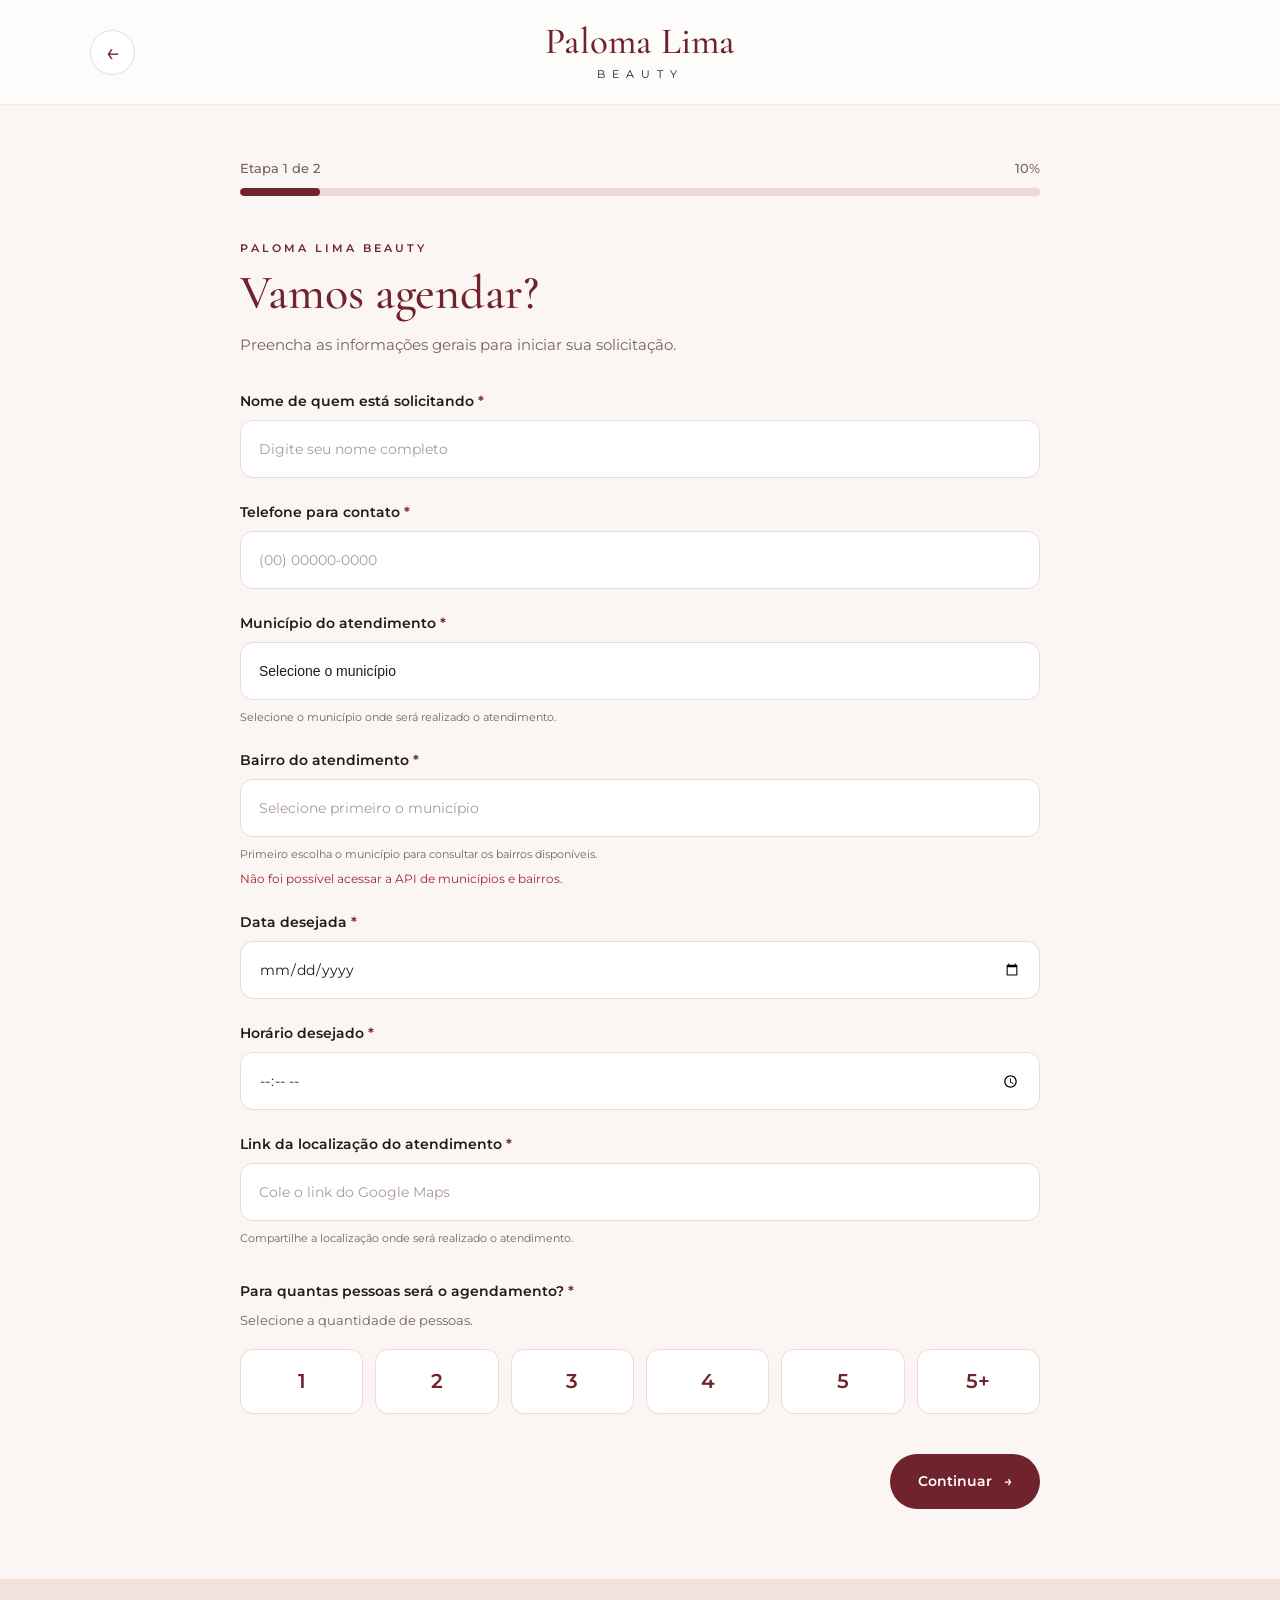
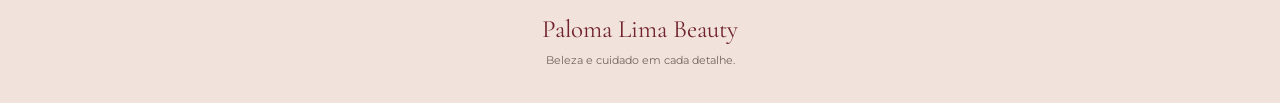
==== agendamento.html @ f0c8108d "Add files via upload" ====
<!DOCTYPE html>
<html lang="pt-BR">

<head>
    <meta charset="UTF-8">
    <meta name="viewport" content="width=device-width, initial-scale=1.0">

    <meta name="description" content="Agende seu atendimento na Paloma Lima Beauty.">

    <title>Agendamento | Paloma Lima Beauty</title>

    <link rel="stylesheet" href="agendamento.css">
    <script src="agendamento.js" defer></script>
</head>

<body>

    <!-- CABEÇALHO -->

    <header class="booking-header">

        <a href="index.html" class="back-button" aria-label="Voltar">
            &#8592;
        </a>

        <div class="booking-logo">
            <h1>Paloma Lima</h1>
            <span>BEAUTY</span>
        </div>

    </header>


    <main class="booking-container">

        <!-- PROGRESSO -->

        <div class="progress-container">

            <div class="progress-info">
                <span id="stepCounter">Etapa 1 de 2</span>
                <span id="progressPercent">10%</span>
            </div>

            <div
                class="progress-bar"
                role="progressbar"
                aria-label="Progresso do agendamento"
                aria-valuemin="0"
                aria-valuemax="100"
                aria-valuenow="10"
            >
                <div class="progress-fill" id="progressFill"></div>
            </div>

        </div>


        <!-- FORMULÁRIO -->

        <form id="bookingForm" autocomplete="on" novalidate>


            <!-- =====================================
                 ETAPA 1: DADOS GERAIS
            ====================================== -->

            <section class="form-step active" id="stepDados">

                <div class="step-heading">

                    <span class="step-subtitle">PALOMA LIMA BEAUTY</span>

                    <h2>Vamos agendar?</h2>

                    <p>
                        Preencha as informações gerais para iniciar
                        sua solicitação.
                    </p>

                </div>


                <!-- NOME DO RESPONSÁVEL -->

                <div class="form-group">

                    <label for="nomeResponsavel">
                        Nome de quem está solicitando <span>*</span>
                    </label>

                    <input
                        type="text"
                        id="nomeResponsavel"
                        name="nomeResponsavel"
                        placeholder="Digite seu nome completo"
                        autocomplete="name"
                        required
                    >

                </div>


                <!-- TELEFONE -->

                <div class="form-group">

                    <label for="telefone">
                        Telefone para contato <span>*</span>
                    </label>

                    <input
                        type="tel"
                        id="telefone"
                        name="telefone"
                        placeholder="(00) 00000-0000"
                        autocomplete="tel"
                        inputmode="numeric"
                        required
                    >

                </div>


                <!-- MUNICÍPIO -->

                <div class="form-group">

                    <label for="municipio">
                        Município do atendimento <span>*</span>
                    </label>

                    <select
                        id="municipio"
                        name="municipio"
                        data-api-field="municipios"
                        class="form-select"
                        required
                    >

                        <option value="">
                            Selecione o município
                        </option>

                        <option value="São Luís">
                            São Luís
                        </option>

                        <option value="Raposa">
                            Raposa
                        </option>

                        <option value="Paço do Lumiar">
                            Paço do Lumiar
                        </option>

                        <option value="São José de Ribamar">
                            São José de Ribamar
                        </option>

                        <option value="__outros__">
                            Outros municípios
                        </option>

                    </select>

                    <small>
                        Selecione o município onde será realizado
                        o atendimento.
                    </small>

                </div>


                <!-- OUTROS MUNICÍPIOS -->

                <div
                    class="form-group"
                    id="outroMunicipioGroup"
                    hidden
                >

                    <label for="outroMunicipio">
                        Informe o município <span>*</span>
                    </label>

                    <input
                        type="text"
                        id="outroMunicipio"
                        name="outroMunicipio"
                        placeholder="Digite o nome do município"
                        disabled
                    >

                </div>


                <!-- BAIRRO -->

                <div class="form-group">

                    <label for="bairro">
                        Bairro do atendimento <span>*</span>
                    </label>

                    <input
                        type="text"
                        id="bairro"
                        name="bairro"
                        list="listaBairros"
                        placeholder="Selecione primeiro o município"
                        autocomplete="off"
                        data-api-field="bairros"
                        disabled
                        required
                    >

                    <datalist id="listaBairros">
                        <!--
                            Os bairros serão carregados
                            posteriormente pela API da planilha.
                        -->
                    </datalist>

                    <small id="bairroHelp">
                        Primeiro escolha o município para consultar
                        os bairros disponíveis.
                    </small>

                </div>


                <!-- DATA -->

                <div class="form-group">

                    <label for="data">
                        Data desejada <span>*</span>
                    </label>

                    <input
                        type="date"
                        id="data"
                        name="data"
                        required
                    >

                </div>


                <!-- HORÁRIO -->

                <div class="form-group">

                    <label for="horario">
                        Horário desejado <span>*</span>
                    </label>

                    <input
                        type="time"
                        id="horario"
                        name="horario"
                        required
                    >

                </div>


                <!-- LOCALIZAÇÃO -->

                <div class="form-group">

                    <label for="localizacao">
                        Link da localização do atendimento <span>*</span>
                    </label>

                    <input
                        type="url"
                        id="localizacao"
                        name="localizacao"
                        placeholder="Cole o link do Google Maps"
                        required
                    >

                    <small>
                        Compartilhe a localização onde será realizado
                        o atendimento.
                    </small>

                </div>


                <!-- QUANTIDADE DE PESSOAS -->

                <div class="form-group quantity-group">

                    <label>
                        Para quantas pessoas será o agendamento?
                        <span>*</span>
                    </label>

                    <p class="field-description">
                        Selecione a quantidade de pessoas.
                    </p>

                    <div class="quantity-options">

                        <label class="quantity-card">
                            <input
                                type="radio"
                                name="quantidadePessoas"
                                value="1"
                            >
                            <span>1</span>
                        </label>

                        <label class="quantity-card">
                            <input
                                type="radio"
                                name="quantidadePessoas"
                                value="2"
                            >
                            <span>2</span>
                        </label>

                        <label class="quantity-card">
                            <input
                                type="radio"
                                name="quantidadePessoas"
                                value="3"
                            >
                            <span>3</span>
                        </label>

                        <label class="quantity-card">
                            <input
                                type="radio"
                                name="quantidadePessoas"
                                value="4"
                            >
                            <span>4</span>
                        </label>

                        <label class="quantity-card">
                            <input
                                type="radio"
                                name="quantidadePessoas"
                                value="5"
                            >
                            <span>5</span>
                        </label>

                        <label class="quantity-card">
                            <input
                                type="radio"
                                name="quantidadePessoas"
                                value="mais"
                            >
                            <span>5+</span>
                        </label>

                    </div>


                    <!-- QUANTIDADE PERSONALIZADA -->

                    <div
                        class="custom-quantity"
                        id="customQuantity"
                        hidden
                    >

                        <label for="quantidadeExata">
                            Informe a quantidade de pessoas <span>*</span>
                        </label>

                        <input
                            type="number"
                            id="quantidadeExata"
                            name="quantidadeExata"
                            min="6"
                            step="1"
                            placeholder="Exemplo: 8"
                        >

                    </div>

                </div>


                <!-- CONTINUAR -->

                <div class="step-actions">

                    <button
                        type="button"
                        class="btn-next"
                        data-action="next"
                    >
                        Continuar <span>&#8594;</span>
                    </button>

                </div>

            </section>


            <!-- =====================================
                 ETAPA 2: CLIENTES
            ====================================== -->

            <section
                class="form-step"
                id="stepPessoas"
                hidden
            >

                <div class="step-heading">

                    <span class="step-subtitle">
                        DADOS INDIVIDUAIS
                    </span>

                    <h2>Informações das clientes</h2>

                    <p>
                        Preencha os dados e escolha os serviços de cada
                        pessoa individualmente.
                    </p>

                </div>


                <!-- ABAS DAS PESSOAS -->

                <div
                    class="people-tabs"
                    id="peopleTabs"
                    role="tablist"
                    aria-label="Clientes do agendamento"
                ></div>


                <!-- FORMULÁRIOS INDIVIDUAIS -->

                <div
                    class="people-forms"
                    id="peopleForms"
                ></div>


                <!-- NAVEGAÇÃO ENTRE PESSOAS -->

                <div
                    class="person-navigation"
                    id="personNavigation"
                    hidden
                >

                    <button
                        type="button"
                        class="btn-back"
                        data-action="previous-person"
                    >
                        &#8592; Anterior
                    </button>

                    <span id="personCounter">
                        Pessoa 1 de 1
                    </span>

                    <button
                        type="button"
                        class="btn-next"
                        data-action="next-person"
                    >
                        Próxima &#8594;
                    </button>

                </div>


                <!-- AÇÕES DA ETAPA -->

                <div class="step-actions">

                    <button
                        type="button"
                        class="btn-back"
                        data-action="back"
                    >
                        Voltar
                    </button>

                    <button
                        type="submit"
                        class="btn-finish"
                    >
                        Finalizar agendamento
                        <span>&#10003;</span>
                    </button>

                </div>

            </section>


            <!-- =====================================
                 MODELO INDIVIDUAL DE CADA CLIENTE
            ====================================== -->

            <template id="personTemplate">

                <article class="person-card">

                    <div class="person-heading">

                        <span class="person-number">
                            CLIENTE 1
                        </span>

                        <h3 class="person-title">
                            Pessoa 1
                        </h3>

                    </div>


                    <!-- NOME DA CLIENTE -->

                    <div class="form-group">

                        <label>
                            Nome completo da cliente <span>*</span>
                        </label>

                        <input
                            type="text"
                            data-field="nome"
                            placeholder="Digite o nome completo"
                        >

                    </div>


                    <!-- SERVIÇOS -->

                    <div class="form-group">

                        <label>
                            Qual serviço deseja realizar? <span>*</span>
                        </label>

                        <p class="field-description">
                            Cada pessoa pode escolher um serviço diferente.
                        </p>

                        <div class="service-options">

                            <label class="option-card">

                                <input
                                    type="radio"
                                    data-group="servico"
                                    value="Maquiagem"
                                >

                                <span class="option-content">
                                    <span class="option-icon">
                                        &#10024;
                                    </span>
                                    <span>Maquiagem</span>
                                </span>

                            </label>


                            <label class="option-card">

                                <input
                                    type="radio"
                                    data-group="servico"
                                    value="Babyliss"
                                >

                                <span class="option-content">
                                    <span class="option-icon">
                                        &#8767;
                                    </span>
                                    <span>Babyliss</span>
                                </span>

                            </label>


                            <label class="option-card">

                                <input
                                    type="radio"
                                    data-group="servico"
                                    value="Penteado"
                                >

                                <span class="option-content">
                                    <span class="option-icon">
                                        &#10047;
                                    </span>
                                    <span>Penteado</span>
                                </span>

                            </label>


                            <label class="option-card">

                                <input
                                    type="radio"
                                    data-group="servico"
                                    value="Maquiagem + Babyliss"
                                >

                                <span class="option-content">
                                    <span class="option-icon">
                                        &#10024;
                                    </span>
                                    <span>Maquiagem + Babyliss</span>
                                </span>

                            </label>


                            <label class="option-card">

                                <input
                                    type="radio"
                                    data-group="servico"
                                    value="Maquiagem + Penteado"
                                >

                                <span class="option-content">
                                    <span class="option-icon">
                                        &#10047;
                                    </span>
                                    <span>Maquiagem + Penteado</span>
                                </span>

                            </label>

                        </div>

                    </div>


                    <!-- BABYLISS -->

                    <div
                        class="conditional-section"
                        data-panel="babyliss"
                        hidden
                    >

                        <div class="form-group">

                            <label>
                                Qual tipo de Babyliss deseja? <span>*</span>
                            </label>

                            <div class="choice-options">

                                <label class="choice-card">

                                    <input
                                        type="radio"
                                        data-group="tipoBabyliss"
                                        value="Babyliss liso"
                                    >

                                    <span>Babyliss liso</span>

                                </label>


                                <label class="choice-card">

                                    <input
                                        type="radio"
                                        data-group="tipoBabyliss"
                                        value="Babyliss cacheado"
                                    >

                                    <span>Babyliss cacheado</span>

                                </label>

                            </div>

                        </div>

                    </div>


                    <!-- PENTEADO -->

                    <div
                        class="conditional-section"
                        data-panel="penteado"
                        hidden
                    >

                        <div class="form-group">

                            <label>
                                Escolha o tipo de penteado <span>*</span>
                            </label>

                            <div class="choice-options">

                                <label class="choice-card">

                                    <input
                                        type="radio"
                                        data-group="tipoPenteado"
                                        value="Coque liso"
                                    >

                                    <span>Coque liso</span>

                                </label>


                                <label class="choice-card">

                                    <input
                                        type="radio"
                                        data-group="tipoPenteado"
                                        value="Coque cacheado"
                                    >

                                    <span>Coque cacheado</span>

                                </label>


                                <label class="choice-card">

                                    <input
                                        type="radio"
                                        data-group="tipoPenteado"
                                        value="Semipreso liso"
                                    >

                                    <span>Semipreso liso</span>

                                </label>


                                <label class="choice-card">

                                    <input
                                        type="radio"
                                        data-group="tipoPenteado"
                                        value="Semipreso cacheado"
                                    >

                                    <span>Semipreso cacheado</span>

                                </label>

                            </div>

                        </div>

                    </div>


                    <!-- TAMANHO DO CABELO -->

                    <div
                        class="conditional-section"
                        data-panel="tamanho"
                        hidden
                    >

                        <div class="form-group">

                            <label>
                                Qual o tamanho do cabelo? <span>*</span>
                            </label>

                            <div class="choice-options">

                                <label class="choice-card">

                                    <input
                                        type="radio"
                                        data-group="tamanhoCabelo"
                                        value="Pequeno"
                                    >

                                    <span>Pequeno</span>

                                </label>


                                <label class="choice-card">

                                    <input
                                        type="radio"
                                        data-group="tamanhoCabelo"
                                        value="Médio"
                                    >

                                    <span>Médio</span>

                                </label>


                                <label class="choice-card">

                                    <input
                                        type="radio"
                                        data-group="tamanhoCabelo"
                                        value="Grande"
                                    >

                                    <span>Grande</span>

                                </label>

                            </div>

                        </div>

                    </div>


                    <!-- AUTORIZAÇÃO DE IMAGEM -->

                    <div
                        class="conditional-section"
                        data-panel="imagem"
                        hidden
                    >

                        <div class="image-authorization">

                            <h3>Direito de uso de imagem</h3>

                            <p>
                                Você autoriza o uso das imagens do seu
                                atendimento para divulgação dos trabalhos
                                da Paloma Lima Beauty?
                            </p>

                            <div class="choice-options">

                                <label class="choice-card">

                                    <input
                                        type="radio"
                                        data-group="autorizacaoImagem"
                                        value="Sim"
                                    >

                                    <span>Sim, autorizo</span>

                                </label>


                                <label class="choice-card">

                                    <input
                                        type="radio"
                                        data-group="autorizacaoImagem"
                                        value="Não"
                                    >

                                    <span>Não autorizo</span>

                                </label>

                            </div>

                            <small class="privacy-note">
                                A autorização é opcional e não interfere
                                na realização do atendimento.
                            </small>

                        </div>

                    </div>

                </article>

            </template>


            <!-- =====================================
                 ETAPA FINAL: SUCESSO
            ====================================== -->

            <section
                class="form-step success-step"
                id="stepFinal"
                hidden
                aria-live="polite"
            >

                <div class="success-icon">
                    <span>&#10003;</span>
                </div>

                <span class="success-kicker">
                    PALOMA LIMA BEAUTY
                </span>

                <h2 id="successTitle">
                    Solicitação recebida!
                </h2>

                <p
                    class="success-message"
                    id="successMessage"
                >
                    Obrigada por escolher a Paloma Lima Beauty!
                </p>


                <!-- RESUMO -->

                <div class="success-summary">

                    <h3>Resumo da solicitação</h3>

                    <div class="summary-row">
                        <span>Código</span>
                        <strong id="successBookingId">---</strong>
                    </div>

                    <div class="summary-row">
                        <span>Responsável</span>
                        <strong id="successResponsible">---</strong>
                    </div>

                    <div class="summary-row">
                        <span>Quantidade de pessoas</span>
                        <strong id="successPeople">---</strong>
                    </div>

                    <div class="summary-row">
                        <span>Data desejada</span>
                        <strong id="successDate">---</strong>
                    </div>

                    <div class="summary-row">
                        <span>Horário desejado</span>
                        <strong id="successTime">---</strong>
                    </div>

                    <div class="summary-row">
                        <span>Status</span>

                        <strong
                            id="successStatus"
                            class="status-pill"
                        >
                            Aguardando confirmação
                        </strong>
                    </div>

                </div>


                <!-- CLIENTES -->

                <div class="success-clients">

                    <h3>Clientes incluídas</h3>

                    <ul id="successClients"></ul>

                </div>


                <!-- AVISO -->

                <p
                    class="success-notice"
                    id="successNotice"
                >
                    Nossa equipe entrará em contato para verificar
                    a disponibilidade e confirmar o atendimento.
                </p>


                <!-- VOLTAR AO INÍCIO -->

                <a href="index.html" class="btn-home">
                    Voltar ao início <span>&#8594;</span>
                </a>

            </section>

        </form>

    </main>


    <!-- RODAPÉ -->

    <footer class="booking-footer">

        <p>Paloma Lima Beauty</p>

        <span>
            Beleza e cuidado em cada detalhe.
        </span>

    </footer>

</body>
</html>
---- agendamento.css ----
/* ==========================================
   PALOMA LIMA BEAUTY
   AGENDAMENTO - CSS COMPLETO
========================================== */

@import url('https://fonts.googleapis.com/css2?family=Cormorant+Garamond:wght@400;500;600;700&family=Montserrat:wght@300;400;500;600;700&display=swap');


/* VARIÁVEIS */

:root {
    --background: #fbf6f3;
    --background-light: #ffffff;
    --background-pink: #f7eae6;

    --burgundy: #70232c;
    --burgundy-dark: #541820;

    --text: #241b19;
    --text-soft: #75635e;

    --border: #eadbd5;
    --gold: #b18a73;

    --success: #427b58;
    --white: #ffffff;

    --shadow: 0 8px 30px rgba(75, 35, 35, 0.06);
}


/* RESET */

* {
    margin: 0;
    padding: 0;
    box-sizing: border-box;
}

html {
    scroll-behavior: smooth;
}

body {
    min-height: 100vh;
    background: var(--background);
    color: var(--text);
    font-family: 'Montserrat', sans-serif;
    overflow-x: hidden;
}

button,
input {
    font: inherit;
}

button {
    cursor: pointer;
}

a {
    color: inherit;
    text-decoration: none;
}

[hidden] {
    display: none !important;
}


/* CABEÇALHO */

.booking-header {
    width: 100%;
    min-height: 105px;
    padding: 15px 7%;

    display: flex;
    align-items: center;
    justify-content: center;

    position: relative;

    background: rgba(255, 255, 255, 0.65);
    border-bottom: 1px solid rgba(112, 35, 44, 0.08);
}

.back-button {
    position: absolute;
    left: 7%;

    width: 45px;
    height: 45px;

    display: flex;
    align-items: center;
    justify-content: center;

    border-radius: 50%;
    border: 1px solid var(--border);

    background: var(--white);
    color: var(--burgundy);

    font-size: 25px;
    transition: 0.3s;
}

.back-button:hover {
    background: var(--burgundy);
    color: var(--white);
}

.booking-logo {
    text-align: center;
}

.booking-logo h1 {
    font-family: 'Cormorant Garamond', serif;
    font-size: 37px;
    font-weight: 500;
    line-height: 1;
    color: var(--burgundy);
}

.booking-logo span {
    display: block;
    font-size: 11px;
    letter-spacing: 7px;
    margin-top: 7px;
    color: var(--text);
}


/* CONTAINER */

.booking-container {
    width: 100%;
    max-width: 850px;
    margin: 55px auto;
    padding: 0 25px;
}


/* PROGRESSO */

.progress-container {
    width: 100%;
    margin-bottom: 45px;
}

.progress-info {
    display: flex;
    align-items: center;
    justify-content: space-between;
    margin-bottom: 12px;

    font-size: 13px;
    font-weight: 500;
    color: var(--text-soft);
}

.progress-bar {
    width: 100%;
    height: 8px;
    background: #eadbd5;
    border-radius: 50px;
    overflow: hidden;
}

.progress-fill {
    width: 10%;
    height: 100%;
    background: var(--burgundy);
    border-radius: 50px;
    transition: width 0.4s ease;
}


/* ETAPAS */

.form-step {
    display: none;
    width: 100%;
    animation: fadeIn 0.35s ease;
}

.form-step.active {
    display: block;
}

@keyframes fadeIn {
    from {
        opacity: 0;
        transform: translateY(10px);
    }

    to {
        opacity: 1;
        transform: translateY(0);
    }
}


/* TÍTULOS */

.step-heading {
    margin-bottom: 35px;
}

.step-subtitle {
    display: block;
    color: var(--burgundy);
    font-size: 11px;
    font-weight: 600;
    letter-spacing: 3px;
    margin-bottom: 12px;
}

.step-heading h2 {
    font-family: 'Cormorant Garamond', serif;
    font-size: 48px;
    font-weight: 500;
    line-height: 1.1;
    color: var(--burgundy);
    margin-bottom: 12px;
}

.step-heading p {
    font-size: 15px;
    line-height: 1.7;
    color: var(--text-soft);
}


/* CAMPOS */

.form-group {
    width: 100%;
    margin-bottom: 25px;
}

.form-group > label {
    display: block;
    font-size: 14px;
    font-weight: 600;
    margin-bottom: 10px;
    color: var(--text);
}

.form-group > label span {
    color: var(--burgundy);
}

.form-group input[type="text"],
.form-group input[type="tel"],
.form-group input[type="url"],
.form-group input[type="date"],
.form-group input[type="time"],
.form-group input[type="number"] {
    width: 100%;
    min-height: 58px;
    padding: 16px 18px;

    background: var(--white);
    border: 1px solid var(--border);
    border-radius: 13px;

    outline: none;
    font-size: 14px;
    color: var(--text);

    transition: 0.3s;
}

.form-group input::placeholder {
    color: #aa9a94;
}

.form-group input:focus {
    border-color: var(--burgundy);
    box-shadow: 0 0 0 3px rgba(112, 35, 44, 0.07);
}

.form-group small {
    display: block;
    margin-top: 9px;
    font-size: 11px;
    line-height: 1.5;
    color: var(--text-soft);
}

.field-description {
    font-size: 13px;
    color: var(--text-soft);
    margin-bottom: 18px;
    line-height: 1.6;
}


/* QUANTIDADE */

.quantity-group {
    margin-top: 35px;
}

.quantity-options {
    display: grid;
    grid-template-columns: repeat(6, 1fr);
    gap: 12px;
}

.quantity-card {
    position: relative;
    cursor: pointer;
}

.quantity-card input,
.option-card input,
.choice-card input {
    position: absolute;
    opacity: 0;
    width: 1px;
    height: 1px;
}

.quantity-card span {
    min-height: 65px;
    display: flex;
    align-items: center;
    justify-content: center;

    border: 1px solid var(--border);
    border-radius: 13px;

    background: var(--white);
    color: var(--burgundy);

    font-size: 20px;
    font-weight: 600;

    transition: 0.25s;
}

.quantity-card input:checked + span {
    background: var(--burgundy);
    color: var(--white);
    border-color: var(--burgundy);
}

.quantity-card input:focus-visible + span {
    outline: 3px solid var(--gold);
    outline-offset: 3px;
}

.quantity-card:hover span {
    border-color: var(--burgundy);
}

.custom-quantity {
    margin-top: 22px;
    padding: 20px;
    background: var(--background-pink);
    border-radius: 15px;
}


/* SERVIÇOS */

.service-options {
    display: grid;
    grid-template-columns: repeat(2, 1fr);
    gap: 15px;
}

.option-card {
    position: relative;
    cursor: pointer;
}

.option-content {
    min-height: 85px;
    padding: 18px;

    display: flex;
    align-items: center;
    gap: 15px;

    border: 1px solid var(--border);
    border-radius: 15px;

    background: var(--white);
    color: var(--text);

    font-size: 14px;
    font-weight: 500;

    transition: 0.25s;
}

.option-icon {
    width: 42px;
    height: 42px;

    display: flex;
    align-items: center;
    justify-content: center;

    flex-shrink: 0;

    border-radius: 50%;
    background: var(--background-pink);
    color: var(--burgundy);

    font-size: 20px;
}

.option-card input:checked + .option-content {
    border: 2px solid var(--burgundy);
    background: #fbf0ed;
    color: var(--burgundy);
}

.option-card input:focus-visible + .option-content {
    outline: 3px solid var(--gold);
    outline-offset: 3px;
}

.option-card:hover .option-content {
    border-color: var(--burgundy);
}


/* BABYLISS E PENTEADOS */

.choice-options {
    display: grid;
    grid-template-columns: repeat(2, 1fr);
    gap: 13px;
}

.choice-card {
    position: relative;
    cursor: pointer;
}

.choice-card span {
    min-height: 65px;
    padding: 15px;

    display: flex;
    align-items: center;
    justify-content: center;

    text-align: center;

    background: var(--white);
    border: 1px solid var(--border);
    border-radius: 13px;

    color: var(--text);
    font-size: 14px;
    font-weight: 500;

    transition: 0.25s;
}

.choice-card input:checked + span {
    background: var(--burgundy);
    border-color: var(--burgundy);
    color: var(--white);
}

.choice-card input:focus-visible + span {
    outline: 3px solid var(--gold);
    outline-offset: 3px;
}

.choice-card:hover span {
    border-color: var(--burgundy);
}


/* SEÇÕES CONDICIONAIS */

.conditional-section {
    width: 100%;
    margin-top: 30px;
    padding: 25px;

    border-radius: 17px;
    background: var(--background-pink);

    animation: fadeIn 0.3s ease;
}

.conditional-section .form-group:last-child {
    margin-bottom: 0;
}

.image-authorization h3 {
    font-family: 'Cormorant Garamond', serif;
    font-size: 29px;
    font-weight: 500;
    color: var(--burgundy);
    margin-bottom: 12px;
}

.image-authorization p {
    font-size: 13px;
    line-height: 1.7;
    color: var(--text-soft);
    margin-bottom: 20px;
}

.privacy-note {
    display: block;
    margin-top: 18px;
    font-size: 11px;
    line-height: 1.6;
    color: var(--text-soft);
}


/* ABAS */

.people-tabs {
    display: flex;
    align-items: center;
    gap: 10px;

    overflow-x: auto;
    padding: 5px 2px 15px;
    margin-bottom: 25px;

    scrollbar-width: thin;
}

.person-tab {
    flex-shrink: 0;
    min-width: 105px;
    padding: 13px 18px;

    border: 1px solid var(--border);
    border-radius: 12px;

    background: var(--white);
    color: var(--burgundy);

    font-size: 13px;
    font-weight: 500;

    transition: 0.25s;
}

.person-tab.active {
    background: var(--burgundy);
    color: var(--white);
    border-color: var(--burgundy);
}

.person-tab.completed {
    border-color: var(--success);
}

.person-tab:focus-visible {
    outline: 3px solid var(--gold);
    outline-offset: 3px;
}


/* CARTÃO DA CLIENTE */

.people-forms {
    width: 100%;
}

.person-card {
    width: 100%;
    padding: 30px;

    background: var(--white);
    border: 1px solid var(--border);
    border-radius: 20px;

    box-shadow: var(--shadow);
}

.person-heading {
    margin-bottom: 30px;
    padding-bottom: 20px;
    border-bottom: 1px solid var(--border);
}

.person-number {
    display: inline-block;
    margin-bottom: 8px;

    color: var(--burgundy);
    font-size: 10px;
    font-weight: 700;
    letter-spacing: 2px;
}

.person-title {
    font-family: 'Cormorant Garamond', serif;
    font-size: 35px;
    font-weight: 500;
    color: var(--burgundy);
}


/* NAVEGAÇÃO ENTRE CLIENTES */

.person-navigation {
    width: 100%;

    display: flex;
    align-items: center;
    justify-content: space-between;

    gap: 12px;
    margin-top: 25px;
}

#personCounter {
    font-size: 12px;
    font-weight: 600;
    color: var(--text-soft);
    text-align: center;
}


/* BOTÕES */

.step-actions {
    display: flex;
    align-items: center;
    justify-content: space-between;
    gap: 15px;
    margin-top: 40px;
}

.btn-next,
.btn-back,
.btn-finish,
.btn-home {
    min-height: 55px;
    padding: 15px 28px;

    display: inline-flex;
    align-items: center;
    justify-content: center;
    gap: 12px;

    border-radius: 50px;

    font-size: 14px;
    font-weight: 600;

    transition: 0.3s;
}

.btn-next {
    background: var(--burgundy);
    color: var(--white);
    border: none;
    margin-left: auto;
}

.btn-next:hover {
    background: var(--burgundy-dark);
    transform: translateY(-2px);
}

.btn-back {
    background: var(--white);
    color: var(--burgundy);
    border: 1px solid var(--border);
}

.btn-back:hover {
    border-color: var(--burgundy);
    background: var(--background-pink);
}

.btn-finish {
    background: var(--burgundy);
    color: var(--white);
    border: none;
}

.btn-finish:hover {
    background: var(--burgundy-dark);
    transform: translateY(-2px);
}

.btn-next:disabled,
.btn-finish:disabled {
    opacity: 0.6;
    cursor: not-allowed;
    transform: none;
}

.btn-home {
    background: var(--burgundy);
    color: var(--white);
    margin-top: 25px;
}

.btn-home:hover {
    background: var(--burgundy-dark);
}


/* TELA DE SUCESSO */

.success-step {
    text-align: center;
    padding: 35px 0 55px;
    max-width: 620px;
    margin: auto;
}

.success-icon {
    width: 88px;
    height: 88px;
    margin: 0 auto 25px;

    display: flex;
    align-items: center;
    justify-content: center;

    border-radius: 50%;
    background: #e6f1e8;
    color: var(--success);

    animation: successPop 0.6s ease;
}

.success-icon span {
    font-size: 43px;
    font-weight: 600;
}

@keyframes successPop {
    0% {
        transform: scale(0.5);
        opacity: 0;
    }

    70% {
        transform: scale(1.12);
    }

    100% {
        transform: scale(1);
        opacity: 1;
    }
}

.success-kicker {
    display: block;
    color: var(--burgundy);
    font-size: 11px;
    font-weight: 600;
    letter-spacing: 3px;
    margin-bottom: 12px;
}

.success-step h2 {
    font-family: 'Cormorant Garamond', serif;
    font-size: 46px;
    font-weight: 500;
    color: var(--burgundy);
    margin-bottom: 12px;
}

.success-message {
    color: var(--text-soft);
    font-size: 14px;
    line-height: 1.8;
    margin-bottom: 30px;
}

.success-summary,
.success-clients {
    background: var(--white);
    border: 1px solid var(--border);
    border-radius: 18px;
    padding: 24px;
    margin-bottom: 18px;
    text-align: left;
    box-shadow: var(--shadow);
}

.success-summary h3,
.success-clients h3 {
    font-family: 'Cormorant Garamond', serif;
    font-size: 27px;
    font-weight: 500;
    color: var(--burgundy);
    margin-bottom: 18px;
}

.summary-row {
    display: flex;
    justify-content: space-between;
    align-items: center;
    gap: 15px;
    padding: 12px 0;
    border-bottom: 1px solid #f1e8e4;
}

.summary-row:last-child {
    border-bottom: none;
}

.summary-row span {
    font-size: 12px;
    color: var(--text-soft);
}

.summary-row strong {
    font-size: 12px;
    color: var(--text);
    text-align: right;
    overflow-wrap: anywhere;
}

.status-pill {
    background: #fff2df;
    color: #98601f !important;
    padding: 7px 10px;
    border-radius: 30px;
}

.status-pill.demo {
    background: #e9edf5;
    color: #435b83 !important;
}

.success-clients ul {
    list-style: none;
    display: flex;
    flex-direction: column;
    gap: 10px;
}

.success-clients li {
    background: var(--background);
    padding: 13px;
    border-radius: 10px;

    display: flex;
    justify-content: space-between;
    align-items: center;
    gap: 12px;
}

.success-clients li strong {
    font-size: 13px;
    color: var(--burgundy);
}

.success-clients li span {
    font-size: 11px;
    color: var(--text-soft);
    text-align: right;
}

.success-notice {
    font-size: 12px;
    line-height: 1.8;
    color: var(--text-soft);
    margin: 22px auto;
    max-width: 480px;
}


/* RODAPÉ */

.booking-footer {
    padding: 35px 20px;
    margin-top: 70px;
    text-align: center;
    background: #f1e2dc;
}

.booking-footer p {
    font-family: 'Cormorant Garamond', serif;
    font-size: 25px;
    color: var(--burgundy);
    margin-bottom: 5px;
}

.booking-footer span {
    font-size: 11px;
    color: var(--text-soft);
}


/* TABLETS */

@media (min-width: 600px) and (max-width: 900px) {

    .booking-container {
        max-width: 750px;
        padding: 0 30px;
    }

    .step-heading h2 {
        font-size: 43px;
    }

}


/* CELULARES */

@media (max-width: 599px) {

    .booking-header {
        min-height: 85px;
        padding: 12px 20px;
    }

    .back-button {
        left: 18px;
        width: 38px;
        height: 38px;
        font-size: 22px;
    }

    .booking-logo h1 {
        font-size: 29px;
    }

    .booking-logo span {
        font-size: 9px;
        letter-spacing: 6px;
    }

    .booking-container {
        width: 100%;
        margin: 35px auto;
        padding: 0 19px;
    }

    .progress-container {
        margin-bottom: 35px;
    }

    .progress-info {
        font-size: 11px;
    }

    .step-heading {
        margin-bottom: 28px;
    }

    .step-heading h2 {
        font-size: 39px;
        line-height: 1.05;
    }

    .step-heading p {
        font-size: 13px;
    }

    .step-subtitle {
        font-size: 10px;
        letter-spacing: 2px;
    }

    .form-group {
        margin-bottom: 22px;
    }

    .form-group > label {
        font-size: 13px;
    }

    .form-group input[type="text"],
    .form-group input[type="tel"],
    .form-group input[type="url"],
    .form-group input[type="date"],
    .form-group input[type="time"],
    .form-group input[type="number"] {
        min-height: 55px;
        padding: 14px;
        font-size: 13px;
    }

    .quantity-options {
        grid-template-columns: repeat(3, 1fr);
        gap: 10px;
    }

    .quantity-card span {
        min-height: 58px;
        font-size: 18px;
    }

    .service-options {
        grid-template-columns: 1fr;
        gap: 12px;
    }

    .option-content {
        min-height: 70px;
        padding: 13px 15px;
        font-size: 13px;
    }

    .option-icon {
        width: 38px;
        height: 38px;
        font-size: 18px;
    }

    .choice-options {
        grid-template-columns: 1fr;
        gap: 11px;
    }

    .choice-card span {
        min-height: 57px;
        font-size: 13px;
    }

    .conditional-section {
        padding: 18px;
        margin-top: 22px;
    }

    .image-authorization h3 {
        font-size: 27px;
    }

    .image-authorization p {
        font-size: 12px;
    }

    .people-tabs {
        gap: 8px;
        margin-bottom: 18px;
    }

    .person-tab {
        min-width: 95px;
        padding: 12px 14px;
        font-size: 12px;
    }

    .person-card {
        padding: 20px 16px;
        border-radius: 16px;
    }

    .person-heading {
        margin-bottom: 23px;
    }

    .person-title {
        font-size: 31px;
    }

    .person-navigation {
        flex-wrap: wrap;
        gap: 8px;
    }

    #personCounter {
        font-size: 10px;
    }

    .step-actions {
        margin-top: 30px;
        gap: 10px;
    }

    .btn-next,
    .btn-back,
    .btn-finish,
    .btn-home {
        min-height: 51px;
        padding: 13px 18px;
        font-size: 12px;
    }

    .person-navigation .btn-next,
    .person-navigation .btn-back {
        padding: 12px 14px;
        font-size: 11px;
    }

    .success-step {
        padding: 25px 0 40px;
    }

    .success-step h2 {
        font-size: 39px;
    }

    .success-summary,
    .success-clients {
        padding: 18px;
    }

    .summary-row {
        gap: 8px;
    }

    .summary-row span,
    .summary-row strong {
        font-size: 11px;
    }

    .success-clients li {
        align-items: flex-start;
        flex-direction: column;
    }

    .success-clients li span {
        text-align: left;
    }

    .booking-footer {
        padding: 30px 15px;
        margin-top: 50px;
    }

}


/* CELULARES PEQUENOS */

@media (max-width: 360px) {

    .booking-container {
        padding: 0 14px;
    }

    .booking-logo h1 {
        font-size: 25px;
    }

    .step-heading h2 {
        font-size: 34px;
    }

    .quantity-options {
        gap: 7px;
    }

    .person-card {
        padding: 16px 12px;
    }

    .btn-next,
    .btn-back,
    .btn-finish {
        padding: 12px 13px;
        font-size: 11px;
    }

}

/* ==========================================
   MUNICÍPIO E BAIRRO
   PALOMA LIMA BEAUTY
========================================== */

/* CAMPO DE MUNICÍPIO */

.location-group {
    position: relative;
}

.select-wrapper {
    position: relative;
    width: 100%;
}

.form-group select {
    width: 100%;
    min-height: 58px;
    padding: 16px 45px 16px 18px;

    appearance: none;
    -webkit-appearance: none;

    background: var(--white);
    border: 1px solid var(--border);
    border-radius: 13px;

    outline: none;
    font-size: 14px;
    color: var(--text);

    cursor: pointer;
    transition: 0.3s;
}

.select-wrapper::after {
    content: "⌄";

    position: absolute;
    right: 18px;
    top: 50%;

    transform: translateY(-50%);

    color: var(--burgundy);
    font-size: 21px;

    pointer-events: none;
}

.form-group select:focus {
    border-color: var(--burgundy);
    box-shadow: 0 0 0 3px rgba(112, 35, 44, 0.07);
}

.form-group select:disabled {
    background: #f5efec;
    color: #aa9a94;
    cursor: not-allowed;
}


/* CAMPO DE PESQUISA DO BAIRRO */

.location-search {
    position: relative;
    width: 100%;
}

.location-search input {
    width: 100%;
    min-height: 58px;
    padding: 16px 18px;

    background: var(--white);
    border: 1px solid var(--border);
    border-radius: 13px;

    outline: none;
    font-size: 14px;
    color: var(--text);

    transition: 0.3s;
}

.location-search input::placeholder {
    color: #aa9a94;
}

.location-search input:focus {
    border-color: var(--burgundy);
    box-shadow: 0 0 0 3px rgba(112, 35, 44, 0.07);
}

.location-search input:disabled {
    background: #f5efec;
    color: #aa9a94;
    cursor: not-allowed;
}


/* LISTA DE RESULTADOS */

.location-options {
    position: absolute;
    top: calc(100% + 7px);
    left: 0;

    width: 100%;
    max-height: 240px;

    overflow-y: auto;

    padding: 7px;

    background: var(--white);
    border: 1px solid var(--border);
    border-radius: 13px;

    box-shadow: 0 12px 30px rgba(75, 35, 35, 0.12);

    z-index: 50;
}


/* OPÇÕES DOS BAIRROS */

.location-option {
    width: 100%;
    padding: 13px 14px;

    display: flex;
    align-items: center;

    border: none;
    border-radius: 9px;

    background: transparent;

    color: var(--text);
    text-align: left;
    font-size: 13px;

    transition: 0.2s;
}

.location-option:hover,
.location-option:focus {
    background: var(--background-pink);
    color: var(--burgundy);
    outline: none;
}


/* MENSAGEM SEM RESULTADOS */

.location-empty {
    padding: 14px;

    color: var(--text-soft);
    font-size: 12px;
    text-align: center;
}


/* CAMPO DE OUTRO MUNICÍPIO */

#outroMunicipioGroup {
    animation: fadeIn 0.3s ease;
}


/* RESPONSIVIDADE */

@media (max-width: 599px) {

    .form-group select {
        min-height: 55px;
        padding: 14px;
        font-size: 13px;
    }

    .location-search input {
        min-height: 55px;
        padding: 14px;
        font-size: 13px;
    }

    .location-options {
        max-height: 210px;
    }

    .location-option {
        padding: 13px;
        font-size: 12px;
    }

}
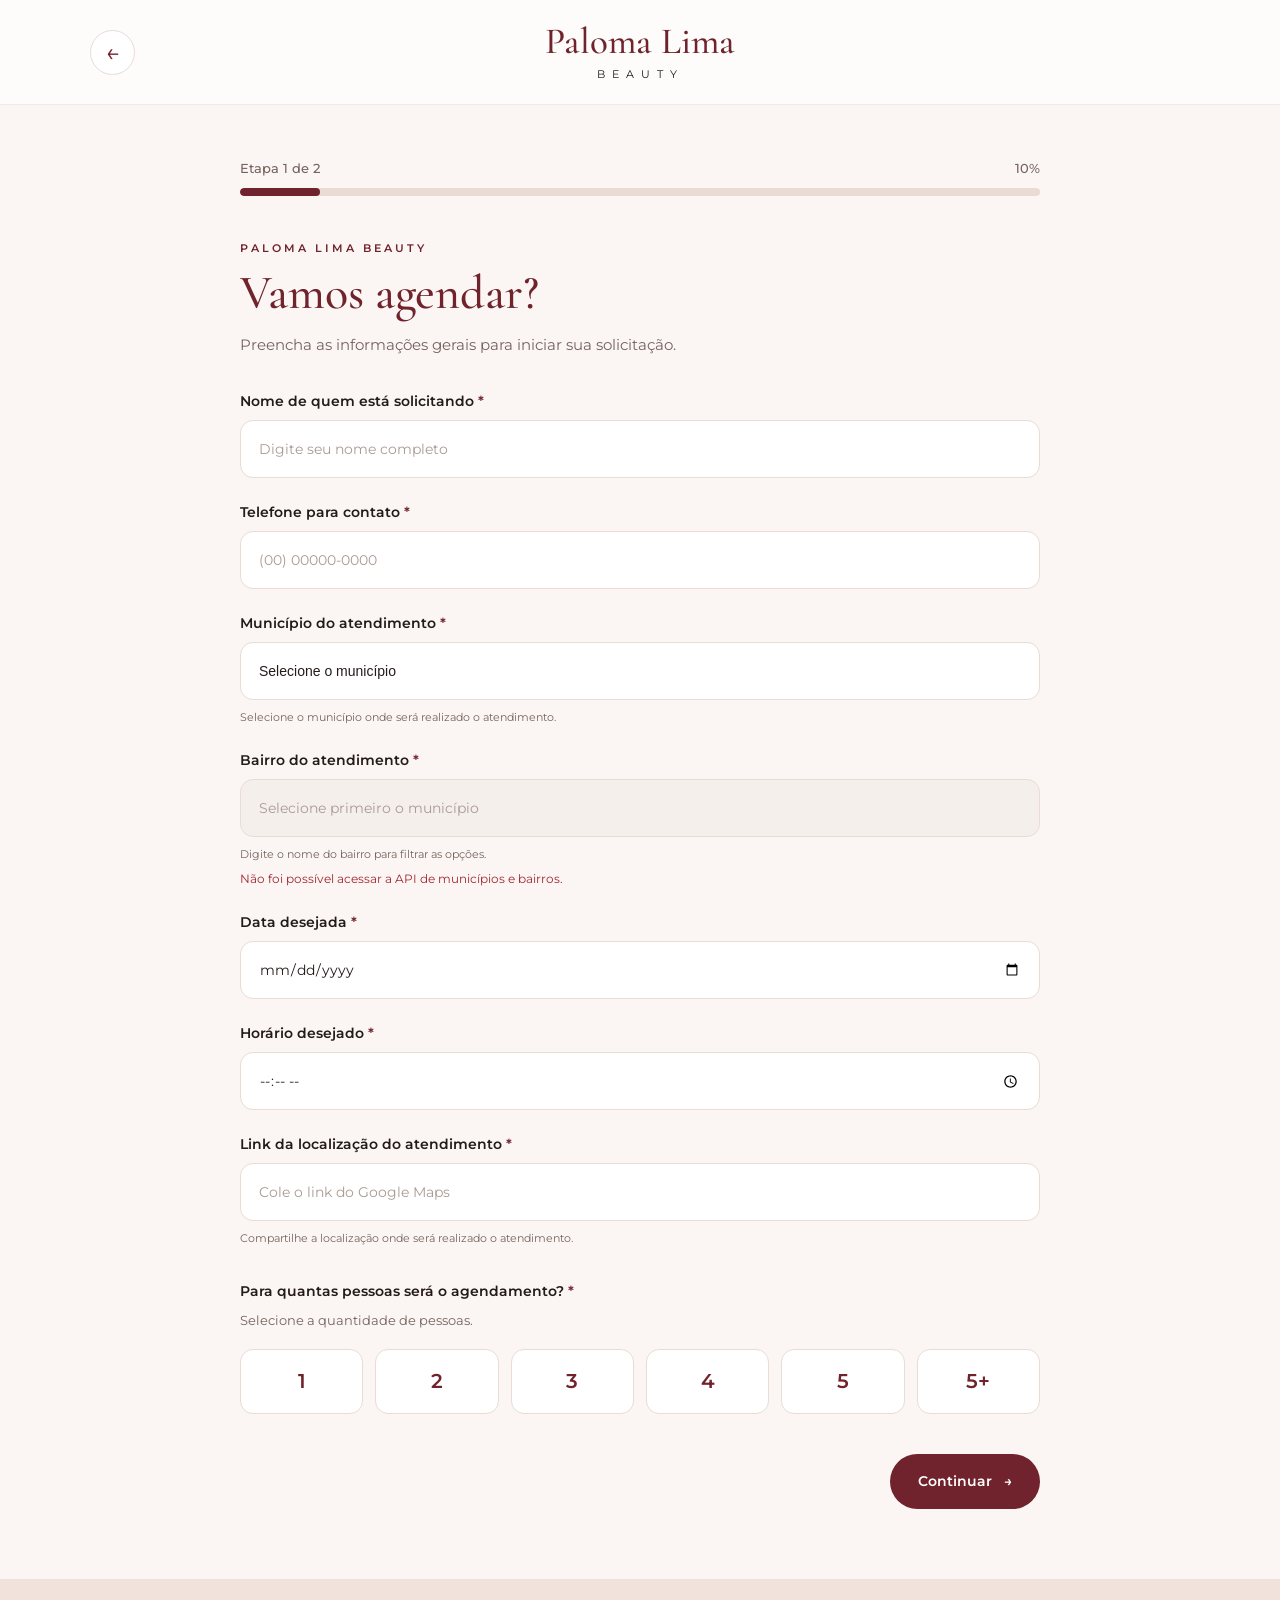
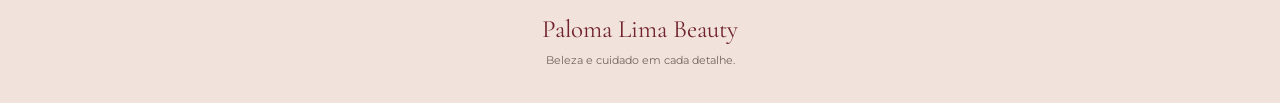
==== commit 3ab35a16: "Add files via upload" ====
--- a/agendamento.html
+++ b/agendamento.html
@@ -1,1023 +1,695 @@
-
-<!DOCTYPE html>
+<!doctype html>
 <html lang="pt-BR">
-
-<head>
-    <meta charset="UTF-8">
-    <meta name="viewport" content="width=device-width, initial-scale=1.0">
-
-    <meta name="description" content="Agende seu atendimento na Paloma Lima Beauty.">
+  <head>
+    <meta charset="UTF-8" />
+    <meta name="viewport" content="width=device-width, initial-scale=1.0" />
+
+    <meta
+      name="description"
+      content="Agende seu atendimento na Paloma Lima Beauty."
+    />
 
     <title>Agendamento | Paloma Lima Beauty</title>
 
-    <link rel="stylesheet" href="agendamento.css">
+    <link rel="stylesheet" href="agendamento.css" />
     <script src="agendamento.js" defer></script>
-</head>
-
-<body>
-
+  </head>
+
+  <body>
     <!-- CABEÇALHO -->
 
     <header class="booking-header">
-
-        <a href="index.html" class="back-button" aria-label="Voltar">
-            &#8592;
-        </a>
-
-        <div class="booking-logo">
-            <h1>Paloma Lima</h1>
-            <span>BEAUTY</span>
+      <a href="index.html" class="back-button" aria-label="Voltar"> &#8592; </a>
+
+      <div class="booking-logo">
+        <h1>Paloma Lima</h1>
+        <span>BEAUTY</span>
+      </div>
+    </header>
+
+    <main class="booking-container">
+      <!-- PROGRESSO -->
+
+      <div class="progress-container">
+        <div class="progress-info">
+          <span id="stepCounter">Etapa 1 de 2</span>
+          <span id="progressPercent">10%</span>
         </div>
 
-    </header>
-
-
-    <main class="booking-container">
-
-        <!-- PROGRESSO -->
-
-        <div class="progress-container">
-
-            <div class="progress-info">
-                <span id="stepCounter">Etapa 1 de 2</span>
-                <span id="progressPercent">10%</span>
-            </div>
-
-            <div
-                class="progress-bar"
-                role="progressbar"
-                aria-label="Progresso do agendamento"
-                aria-valuemin="0"
-                aria-valuemax="100"
-                aria-valuenow="10"
-            >
-                <div class="progress-fill" id="progressFill"></div>
-            </div>
-
+        <div
+          class="progress-bar"
+          role="progressbar"
+          aria-label="Progresso do agendamento"
+          aria-valuemin="0"
+          aria-valuemax="100"
+          aria-valuenow="10"
+        >
+          <div class="progress-fill" id="progressFill"></div>
         </div>
-
-
-        <!-- FORMULÁRIO -->
-
-        <form id="bookingForm" autocomplete="on" novalidate>
-
-
-            <!-- =====================================
+      </div>
+
+      <!-- FORMULÁRIO -->
+
+      <form id="bookingForm" autocomplete="on" novalidate>
+        <!-- =====================================
                  ETAPA 1: DADOS GERAIS
             ====================================== -->
 
-            <section class="form-step active" id="stepDados">
-
-                <div class="step-heading">
-
-                    <span class="step-subtitle">PALOMA LIMA BEAUTY</span>
-
-                    <h2>Vamos agendar?</h2>
-
-                    <p>
-                        Preencha as informações gerais para iniciar
-                        sua solicitação.
-                    </p>
-
-                </div>
-
-
-                <!-- NOME DO RESPONSÁVEL -->
-
-                <div class="form-group">
-
-                    <label for="nomeResponsavel">
-                        Nome de quem está solicitando <span>*</span>
-                    </label>
-
-                    <input
-                        type="text"
-                        id="nomeResponsavel"
-                        name="nomeResponsavel"
-                        placeholder="Digite seu nome completo"
-                        autocomplete="name"
-                        required
-                    >
-
-                </div>
-
-
-                <!-- TELEFONE -->
-
-                <div class="form-group">
-
-                    <label for="telefone">
-                        Telefone para contato <span>*</span>
-                    </label>
-
-                    <input
-                        type="tel"
-                        id="telefone"
-                        name="telefone"
-                        placeholder="(00) 00000-0000"
-                        autocomplete="tel"
-                        inputmode="numeric"
-                        required
-                    >
-
-                </div>
-
-
-                <!-- MUNICÍPIO -->
-
-                <div class="form-group">
-
-                    <label for="municipio">
-                        Município do atendimento <span>*</span>
-                    </label>
-
-                    <select
-                        id="municipio"
-                        name="municipio"
-                        data-api-field="municipios"
-                        class="form-select"
-                        required
-                    >
-
-                        <option value="">
-                            Selecione o município
-                        </option>
-
-                        <option value="São Luís">
-                            São Luís
-                        </option>
-
-                        <option value="Raposa">
-                            Raposa
-                        </option>
-
-                        <option value="Paço do Lumiar">
-                            Paço do Lumiar
-                        </option>
-
-                        <option value="São José de Ribamar">
-                            São José de Ribamar
-                        </option>
-
-                        <option value="__outros__">
-                            Outros municípios
-                        </option>
-
-                    </select>
-
-                    <small>
-                        Selecione o município onde será realizado
-                        o atendimento.
-                    </small>
-
-                </div>
-
-
-                <!-- OUTROS MUNICÍPIOS -->
-
-                <div
-                    class="form-group"
-                    id="outroMunicipioGroup"
-                    hidden
-                >
-
-                    <label for="outroMunicipio">
-                        Informe o município <span>*</span>
-                    </label>
-
-                    <input
-                        type="text"
-                        id="outroMunicipio"
-                        name="outroMunicipio"
-                        placeholder="Digite o nome do município"
-                        disabled
-                    >
-
-                </div>
-
-
-                <!-- BAIRRO -->
-
-                <div class="form-group">
-
-                    <label for="bairro">
-                        Bairro do atendimento <span>*</span>
-                    </label>
-
-                    <input
-                        type="text"
-                        id="bairro"
-                        name="bairro"
-                        list="listaBairros"
-                        placeholder="Selecione primeiro o município"
-                        autocomplete="off"
-                        data-api-field="bairros"
-                        disabled
-                        required
-                    >
-
-                    <datalist id="listaBairros">
-                        <!--
-                            Os bairros serão carregados
-                            posteriormente pela API da planilha.
-                        -->
-                    </datalist>
-
-                    <small id="bairroHelp">
-                        Primeiro escolha o município para consultar
-                        os bairros disponíveis.
-                    </small>
-
-                </div>
-
-
-                <!-- DATA -->
-
-                <div class="form-group">
-
-                    <label for="data">
-                        Data desejada <span>*</span>
-                    </label>
-
-                    <input
-                        type="date"
-                        id="data"
-                        name="data"
-                        required
-                    >
-
-                </div>
-
-
-                <!-- HORÁRIO -->
-
-                <div class="form-group">
-
-                    <label for="horario">
-                        Horário desejado <span>*</span>
-                    </label>
-
-                    <input
-                        type="time"
-                        id="horario"
-                        name="horario"
-                        required
-                    >
-
-                </div>
-
-
-                <!-- LOCALIZAÇÃO -->
-
-                <div class="form-group">
-
-                    <label for="localizacao">
-                        Link da localização do atendimento <span>*</span>
-                    </label>
-
-                    <input
-                        type="url"
-                        id="localizacao"
-                        name="localizacao"
-                        placeholder="Cole o link do Google Maps"
-                        required
-                    >
-
-                    <small>
-                        Compartilhe a localização onde será realizado
-                        o atendimento.
-                    </small>
-
-                </div>
-
-
-                <!-- QUANTIDADE DE PESSOAS -->
-
-                <div class="form-group quantity-group">
-
-                    <label>
-                        Para quantas pessoas será o agendamento?
-                        <span>*</span>
-                    </label>
-
-                    <p class="field-description">
-                        Selecione a quantidade de pessoas.
-                    </p>
-
-                    <div class="quantity-options">
-
-                        <label class="quantity-card">
-                            <input
-                                type="radio"
-                                name="quantidadePessoas"
-                                value="1"
-                            >
-                            <span>1</span>
-                        </label>
-
-                        <label class="quantity-card">
-                            <input
-                                type="radio"
-                                name="quantidadePessoas"
-                                value="2"
-                            >
-                            <span>2</span>
-                        </label>
-
-                        <label class="quantity-card">
-                            <input
-                                type="radio"
-                                name="quantidadePessoas"
-                                value="3"
-                            >
-                            <span>3</span>
-                        </label>
-
-                        <label class="quantity-card">
-                            <input
-                                type="radio"
-                                name="quantidadePessoas"
-                                value="4"
-                            >
-                            <span>4</span>
-                        </label>
-
-                        <label class="quantity-card">
-                            <input
-                                type="radio"
-                                name="quantidadePessoas"
-                                value="5"
-                            >
-                            <span>5</span>
-                        </label>
-
-                        <label class="quantity-card">
-                            <input
-                                type="radio"
-                                name="quantidadePessoas"
-                                value="mais"
-                            >
-                            <span>5+</span>
-                        </label>
-
-                    </div>
-
-
-                    <!-- QUANTIDADE PERSONALIZADA -->
-
-                    <div
-                        class="custom-quantity"
-                        id="customQuantity"
-                        hidden
-                    >
-
-                        <label for="quantidadeExata">
-                            Informe a quantidade de pessoas <span>*</span>
-                        </label>
-
-                        <input
-                            type="number"
-                            id="quantidadeExata"
-                            name="quantidadeExata"
-                            min="6"
-                            step="1"
-                            placeholder="Exemplo: 8"
-                        >
-
-                    </div>
-
-                </div>
-
-
-                <!-- CONTINUAR -->
-
-                <div class="step-actions">
-
-                    <button
-                        type="button"
-                        class="btn-next"
-                        data-action="next"
-                    >
-                        Continuar <span>&#8594;</span>
-                    </button>
-
-                </div>
-
-            </section>
-
-
-            <!-- =====================================
+        <section class="form-step active" id="stepDados">
+          <div class="step-heading">
+            <span class="step-subtitle">PALOMA LIMA BEAUTY</span>
+
+            <h2>Vamos agendar?</h2>
+
+            <p>Preencha as informações gerais para iniciar sua solicitação.</p>
+          </div>
+
+          <!-- NOME DO RESPONSÁVEL -->
+
+          <div class="form-group">
+            <label for="nomeResponsavel">
+              Nome de quem está solicitando <span>*</span>
+            </label>
+
+            <input
+              type="text"
+              id="nomeResponsavel"
+              name="nomeResponsavel"
+              placeholder="Digite seu nome completo"
+              autocomplete="name"
+              required
+            />
+          </div>
+
+          <!-- TELEFONE -->
+
+          <div class="form-group">
+            <label for="telefone"> Telefone para contato <span>*</span> </label>
+
+            <input
+              type="tel"
+              id="telefone"
+              name="telefone"
+              placeholder="(00) 00000-0000"
+              autocomplete="tel"
+              inputmode="numeric"
+              required
+            />
+          </div>
+
+          <!-- MUNICÍPIO -->
+
+          <div class="form-group">
+            <label for="municipio">
+              Município do atendimento <span>*</span>
+            </label>
+
+            <select
+              id="municipio"
+              name="municipio"
+              data-api-field="municipios"
+              class="form-select"
+              required
+            >
+              <option value="">Selecione o município</option>
+
+              <option value="São Luís">São Luís</option>
+
+              <option value="Raposa">Raposa</option>
+
+              <option value="Paço do Lumiar">Paço do Lumiar</option>
+
+              <option value="São José de Ribamar">São José de Ribamar</option>
+
+              <option value="__outros__">Outros municípios</option>
+            </select>
+
+            <small>
+              Selecione o município onde será realizado o atendimento.
+            </small>
+          </div>
+
+          <!-- OUTROS MUNICÍPIOS -->
+
+          <div class="form-group" id="outroMunicipioGroup" hidden>
+            <label for="outroMunicipio">
+              Informe o município <span>*</span>
+            </label>
+
+            <input
+              type="text"
+              id="outroMunicipio"
+              name="outroMunicipio"
+              placeholder="Digite o nome do município"
+              disabled
+            />
+          </div>
+
+          <!-- BAIRRO -->
+
+          <div class="form-group">
+            <label for="bairro"> Bairro do atendimento <span>*</span> </label>
+
+            <div class="location-search" id="bairroSearch">
+              <input
+                type="text"
+                id="bairro"
+                name="bairro"
+                placeholder="Selecione primeiro o município"
+                autocomplete="new-password"
+                autocapitalize="words"
+                spellcheck="false"
+                data-form-type="other"
+                data-api-field="bairros"
+                aria-autocomplete="list"
+                aria-controls="bairroSuggestions"
+                aria-expanded="false"
+                disabled
+                required
+              />
+
+              <div
+                id="bairroSuggestions"
+                class="location-options"
+                role="listbox"
+                aria-label="Sugestões de bairros"
+                hidden
+              ></div>
+            </div>
+
+            <small id="bairroHelp">
+              Digite o nome do bairro para filtrar as opções.
+            </small>
+          </div>
+
+          <!-- DATA -->
+
+          <div class="form-group">
+            <label for="data"> Data desejada <span>*</span> </label>
+
+            <input type="date" id="data" name="data" required />
+          </div>
+
+          <!-- HORÁRIO -->
+
+          <div class="form-group">
+            <label for="horario"> Horário desejado <span>*</span> </label>
+
+            <input type="time" id="horario" name="horario" required />
+          </div>
+
+          <!-- LOCALIZAÇÃO -->
+
+          <div class="form-group">
+            <label for="localizacao">
+              Link da localização do atendimento <span>*</span>
+            </label>
+
+            <input
+              type="url"
+              id="localizacao"
+              name="localizacao"
+              placeholder="Cole o link do Google Maps"
+              required
+            />
+
+            <small>
+              Compartilhe a localização onde será realizado o atendimento.
+            </small>
+          </div>
+
+          <!-- QUANTIDADE DE PESSOAS -->
+
+          <div class="form-group quantity-group">
+            <label>
+              Para quantas pessoas será o agendamento?
+              <span>*</span>
+            </label>
+
+            <p class="field-description">Selecione a quantidade de pessoas.</p>
+
+            <div class="quantity-options">
+              <label class="quantity-card">
+                <input type="radio" name="quantidadePessoas" value="1" />
+                <span>1</span>
+              </label>
+
+              <label class="quantity-card">
+                <input type="radio" name="quantidadePessoas" value="2" />
+                <span>2</span>
+              </label>
+
+              <label class="quantity-card">
+                <input type="radio" name="quantidadePessoas" value="3" />
+                <span>3</span>
+              </label>
+
+              <label class="quantity-card">
+                <input type="radio" name="quantidadePessoas" value="4" />
+                <span>4</span>
+              </label>
+
+              <label class="quantity-card">
+                <input type="radio" name="quantidadePessoas" value="5" />
+                <span>5</span>
+              </label>
+
+              <label class="quantity-card">
+                <input type="radio" name="quantidadePessoas" value="mais" />
+                <span>5+</span>
+              </label>
+            </div>
+
+            <!-- QUANTIDADE PERSONALIZADA -->
+
+            <div class="custom-quantity" id="customQuantity" hidden>
+              <label for="quantidadeExata">
+                Informe a quantidade de pessoas <span>*</span>
+              </label>
+
+              <input
+                type="number"
+                id="quantidadeExata"
+                name="quantidadeExata"
+                min="6"
+                step="1"
+                placeholder="Exemplo: 8"
+              />
+            </div>
+          </div>
+
+          <!-- CONTINUAR -->
+
+          <div class="step-actions">
+            <button type="button" class="btn-next" data-action="next">
+              Continuar <span>&#8594;</span>
+            </button>
+          </div>
+        </section>
+
+        <!-- =====================================
                  ETAPA 2: CLIENTES
             ====================================== -->
 
-            <section
-                class="form-step"
-                id="stepPessoas"
-                hidden
+        <section class="form-step" id="stepPessoas" hidden>
+          <div class="step-heading">
+            <span class="step-subtitle"> DADOS INDIVIDUAIS </span>
+
+            <h2>Informações das clientes</h2>
+
+            <p>
+              Preencha os dados e escolha os serviços de cada pessoa
+              individualmente.
+            </p>
+          </div>
+
+          <!-- ABAS DAS PESSOAS -->
+
+          <div
+            class="people-tabs"
+            id="peopleTabs"
+            role="tablist"
+            aria-label="Clientes do agendamento"
+          ></div>
+
+          <!-- FORMULÁRIOS INDIVIDUAIS -->
+
+          <div class="people-forms" id="peopleForms"></div>
+
+          <!-- NAVEGAÇÃO ENTRE PESSOAS -->
+
+          <div class="person-navigation" id="personNavigation" hidden>
+            <button
+              type="button"
+              class="btn-back"
+              data-action="previous-person"
             >
-
-                <div class="step-heading">
-
-                    <span class="step-subtitle">
-                        DADOS INDIVIDUAIS
-                    </span>
-
-                    <h2>Informações das clientes</h2>
-
-                    <p>
-                        Preencha os dados e escolha os serviços de cada
-                        pessoa individualmente.
-                    </p>
-
-                </div>
-
-
-                <!-- ABAS DAS PESSOAS -->
-
-                <div
-                    class="people-tabs"
-                    id="peopleTabs"
-                    role="tablist"
-                    aria-label="Clientes do agendamento"
-                ></div>
-
-
-                <!-- FORMULÁRIOS INDIVIDUAIS -->
-
-                <div
-                    class="people-forms"
-                    id="peopleForms"
-                ></div>
-
-
-                <!-- NAVEGAÇÃO ENTRE PESSOAS -->
-
-                <div
-                    class="person-navigation"
-                    id="personNavigation"
-                    hidden
-                >
-
-                    <button
-                        type="button"
-                        class="btn-back"
-                        data-action="previous-person"
-                    >
-                        &#8592; Anterior
-                    </button>
-
-                    <span id="personCounter">
-                        Pessoa 1 de 1
-                    </span>
-
-                    <button
-                        type="button"
-                        class="btn-next"
-                        data-action="next-person"
-                    >
-                        Próxima &#8594;
-                    </button>
-
-                </div>
-
-
-                <!-- AÇÕES DA ETAPA -->
-
-                <div class="step-actions">
-
-                    <button
-                        type="button"
-                        class="btn-back"
-                        data-action="back"
-                    >
-                        Voltar
-                    </button>
-
-                    <button
-                        type="submit"
-                        class="btn-finish"
-                    >
-                        Finalizar agendamento
-                        <span>&#10003;</span>
-                    </button>
-
-                </div>
-
-            </section>
-
-
-            <!-- =====================================
+              &#8592; Anterior
+            </button>
+
+            <span id="personCounter"> Pessoa 1 de 1 </span>
+
+            <button type="button" class="btn-next" data-action="next-person">
+              Próxima &#8594;
+            </button>
+          </div>
+
+          <!-- AÇÕES DA ETAPA -->
+
+          <div class="step-actions">
+            <button type="button" class="btn-back" data-action="back">
+              Voltar
+            </button>
+
+            <button type="submit" class="btn-finish">
+              Finalizar agendamento
+              <span>&#10003;</span>
+            </button>
+          </div>
+        </section>
+
+        <!-- =====================================
                  MODELO INDIVIDUAL DE CADA CLIENTE
             ====================================== -->
 
-            <template id="personTemplate">
-
-                <article class="person-card">
-
-                    <div class="person-heading">
-
-                        <span class="person-number">
-                            CLIENTE 1
-                        </span>
-
-                        <h3 class="person-title">
-                            Pessoa 1
-                        </h3>
-
-                    </div>
-
-
-                    <!-- NOME DA CLIENTE -->
-
-                    <div class="form-group">
-
-                        <label>
-                            Nome completo da cliente <span>*</span>
-                        </label>
-
-                        <input
-                            type="text"
-                            data-field="nome"
-                            placeholder="Digite o nome completo"
-                        >
-
-                    </div>
-
-
-                    <!-- SERVIÇOS -->
-
-                    <div class="form-group">
-
-                        <label>
-                            Qual serviço deseja realizar? <span>*</span>
-                        </label>
-
-                        <p class="field-description">
-                            Cada pessoa pode escolher um serviço diferente.
-                        </p>
-
-                        <div class="service-options">
-
-                            <label class="option-card">
-
-                                <input
-                                    type="radio"
-                                    data-group="servico"
-                                    value="Maquiagem"
-                                >
-
-                                <span class="option-content">
-                                    <span class="option-icon">
-                                        &#10024;
-                                    </span>
-                                    <span>Maquiagem</span>
-                                </span>
-
-                            </label>
-
-
-                            <label class="option-card">
-
-                                <input
-                                    type="radio"
-                                    data-group="servico"
-                                    value="Babyliss"
-                                >
-
-                                <span class="option-content">
-                                    <span class="option-icon">
-                                        &#8767;
-                                    </span>
-                                    <span>Babyliss</span>
-                                </span>
-
-                            </label>
-
-
-                            <label class="option-card">
-
-                                <input
-                                    type="radio"
-                                    data-group="servico"
-                                    value="Penteado"
-                                >
-
-                                <span class="option-content">
-                                    <span class="option-icon">
-                                        &#10047;
-                                    </span>
-                                    <span>Penteado</span>
-                                </span>
-
-                            </label>
-
-
-                            <label class="option-card">
-
-                                <input
-                                    type="radio"
-                                    data-group="servico"
-                                    value="Maquiagem + Babyliss"
-                                >
-
-                                <span class="option-content">
-                                    <span class="option-icon">
-                                        &#10024;
-                                    </span>
-                                    <span>Maquiagem + Babyliss</span>
-                                </span>
-
-                            </label>
-
-
-                            <label class="option-card">
-
-                                <input
-                                    type="radio"
-                                    data-group="servico"
-                                    value="Maquiagem + Penteado"
-                                >
-
-                                <span class="option-content">
-                                    <span class="option-icon">
-                                        &#10047;
-                                    </span>
-                                    <span>Maquiagem + Penteado</span>
-                                </span>
-
-                            </label>
-
-                        </div>
-
-                    </div>
-
-
-                    <!-- BABYLISS -->
-
-                    <div
-                        class="conditional-section"
-                        data-panel="babyliss"
-                        hidden
-                    >
-
-                        <div class="form-group">
-
-                            <label>
-                                Qual tipo de Babyliss deseja? <span>*</span>
-                            </label>
-
-                            <div class="choice-options">
-
-                                <label class="choice-card">
-
-                                    <input
-                                        type="radio"
-                                        data-group="tipoBabyliss"
-                                        value="Babyliss liso"
-                                    >
-
-                                    <span>Babyliss liso</span>
-
-                                </label>
-
-
-                                <label class="choice-card">
-
-                                    <input
-                                        type="radio"
-                                        data-group="tipoBabyliss"
-                                        value="Babyliss cacheado"
-                                    >
-
-                                    <span>Babyliss cacheado</span>
-
-                                </label>
-
-                            </div>
-
-                        </div>
-
-                    </div>
-
-
-                    <!-- PENTEADO -->
-
-                    <div
-                        class="conditional-section"
-                        data-panel="penteado"
-                        hidden
-                    >
-
-                        <div class="form-group">
-
-                            <label>
-                                Escolha o tipo de penteado <span>*</span>
-                            </label>
-
-                            <div class="choice-options">
-
-                                <label class="choice-card">
-
-                                    <input
-                                        type="radio"
-                                        data-group="tipoPenteado"
-                                        value="Coque liso"
-                                    >
-
-                                    <span>Coque liso</span>
-
-                                </label>
-
-
-                                <label class="choice-card">
-
-                                    <input
-                                        type="radio"
-                                        data-group="tipoPenteado"
-                                        value="Coque cacheado"
-                                    >
-
-                                    <span>Coque cacheado</span>
-
-                                </label>
-
-
-                                <label class="choice-card">
-
-                                    <input
-                                        type="radio"
-                                        data-group="tipoPenteado"
-                                        value="Semipreso liso"
-                                    >
-
-                                    <span>Semipreso liso</span>
-
-                                </label>
-
-
-                                <label class="choice-card">
-
-                                    <input
-                                        type="radio"
-                                        data-group="tipoPenteado"
-                                        value="Semipreso cacheado"
-                                    >
-
-                                    <span>Semipreso cacheado</span>
-
-                                </label>
-
-                            </div>
-
-                        </div>
-
-                    </div>
-
-
-                    <!-- TAMANHO DO CABELO -->
-
-                    <div
-                        class="conditional-section"
-                        data-panel="tamanho"
-                        hidden
-                    >
-
-                        <div class="form-group">
-
-                            <label>
-                                Qual o tamanho do cabelo? <span>*</span>
-                            </label>
-
-                            <div class="choice-options">
-
-                                <label class="choice-card">
-
-                                    <input
-                                        type="radio"
-                                        data-group="tamanhoCabelo"
-                                        value="Pequeno"
-                                    >
-
-                                    <span>Pequeno</span>
-
-                                </label>
-
-
-                                <label class="choice-card">
-
-                                    <input
-                                        type="radio"
-                                        data-group="tamanhoCabelo"
-                                        value="Médio"
-                                    >
-
-                                    <span>Médio</span>
-
-                                </label>
-
-
-                                <label class="choice-card">
-
-                                    <input
-                                        type="radio"
-                                        data-group="tamanhoCabelo"
-                                        value="Grande"
-                                    >
-
-                                    <span>Grande</span>
-
-                                </label>
-
-                            </div>
-
-                        </div>
-
-                    </div>
-
-
-                    <!-- AUTORIZAÇÃO DE IMAGEM -->
-
-                    <div
-                        class="conditional-section"
-                        data-panel="imagem"
-                        hidden
-                    >
-
-                        <div class="image-authorization">
-
-                            <h3>Direito de uso de imagem</h3>
-
-                            <p>
-                                Você autoriza o uso das imagens do seu
-                                atendimento para divulgação dos trabalhos
-                                da Paloma Lima Beauty?
-                            </p>
-
-                            <div class="choice-options">
-
-                                <label class="choice-card">
-
-                                    <input
-                                        type="radio"
-                                        data-group="autorizacaoImagem"
-                                        value="Sim"
-                                    >
-
-                                    <span>Sim, autorizo</span>
-
-                                </label>
-
-
-                                <label class="choice-card">
-
-                                    <input
-                                        type="radio"
-                                        data-group="autorizacaoImagem"
-                                        value="Não"
-                                    >
-
-                                    <span>Não autorizo</span>
-
-                                </label>
-
-                            </div>
-
-                            <small class="privacy-note">
-                                A autorização é opcional e não interfere
-                                na realização do atendimento.
-                            </small>
-
-                        </div>
-
-                    </div>
-
-                </article>
-
-            </template>
-
-
-            <!-- =====================================
+        <template id="personTemplate">
+          <article class="person-card">
+            <div class="person-heading">
+              <span class="person-number"> CLIENTE 1 </span>
+
+              <h3 class="person-title">Pessoa 1</h3>
+            </div>
+
+            <!-- NOME DA CLIENTE -->
+
+            <div class="form-group">
+              <label> Nome completo da cliente <span>*</span> </label>
+
+              <input
+                type="text"
+                data-field="nome"
+                placeholder="Digite o nome completo"
+              />
+            </div>
+
+            <!-- SERVIÇOS -->
+
+            <div class="form-group">
+              <label> Qual serviço deseja realizar? <span>*</span> </label>
+
+              <p class="field-description">
+                Cada pessoa pode escolher um serviço diferente.
+              </p>
+
+              <div class="service-options">
+                <label class="option-card">
+                  <input type="radio" data-group="servico" value="Maquiagem" />
+
+                  <span class="option-content">
+                    <span class="option-icon"> &#10024; </span>
+                    <span>Maquiagem</span>
+                  </span>
+                </label>
+
+                <label class="option-card">
+                  <input type="radio" data-group="servico" value="Babyliss" />
+
+                  <span class="option-content">
+                    <span class="option-icon"> &#8767; </span>
+                    <span>Babyliss</span>
+                  </span>
+                </label>
+
+                <label class="option-card">
+                  <input type="radio" data-group="servico" value="Penteado" />
+
+                  <span class="option-content">
+                    <span class="option-icon"> &#10047; </span>
+                    <span>Penteado</span>
+                  </span>
+                </label>
+
+                <label class="option-card">
+                  <input
+                    type="radio"
+                    data-group="servico"
+                    value="Maquiagem + Babyliss"
+                  />
+
+                  <span class="option-content">
+                    <span class="option-icon"> &#10024; </span>
+                    <span>Maquiagem + Babyliss</span>
+                  </span>
+                </label>
+
+                <label class="option-card">
+                  <input
+                    type="radio"
+                    data-group="servico"
+                    value="Maquiagem + Penteado"
+                  />
+
+                  <span class="option-content">
+                    <span class="option-icon"> &#10047; </span>
+                    <span>Maquiagem + Penteado</span>
+                  </span>
+                </label>
+              </div>
+            </div>
+
+            <!-- BABYLISS -->
+
+            <div class="conditional-section" data-panel="babyliss" hidden>
+              <div class="form-group">
+                <label> Qual tipo de Babyliss deseja? <span>*</span> </label>
+
+                <div class="choice-options">
+                  <label class="choice-card">
+                    <input
+                      type="radio"
+                      data-group="tipoBabyliss"
+                      value="Babyliss liso"
+                    />
+
+                    <span>Babyliss liso</span>
+                  </label>
+
+                  <label class="choice-card">
+                    <input
+                      type="radio"
+                      data-group="tipoBabyliss"
+                      value="Babyliss cacheado"
+                    />
+
+                    <span>Babyliss cacheado</span>
+                  </label>
+                </div>
+              </div>
+            </div>
+
+            <!-- PENTEADO -->
+
+            <div class="conditional-section" data-panel="penteado" hidden>
+              <div class="form-group">
+                <label> Escolha o tipo de penteado <span>*</span> </label>
+
+                <div class="choice-options">
+                  <label class="choice-card">
+                    <input
+                      type="radio"
+                      data-group="tipoPenteado"
+                      value="Coque liso"
+                    />
+
+                    <span>Coque liso</span>
+                  </label>
+
+                  <label class="choice-card">
+                    <input
+                      type="radio"
+                      data-group="tipoPenteado"
+                      value="Coque cacheado"
+                    />
+
+                    <span>Coque cacheado</span>
+                  </label>
+
+                  <label class="choice-card">
+                    <input
+                      type="radio"
+                      data-group="tipoPenteado"
+                      value="Semipreso liso"
+                    />
+
+                    <span>Semipreso liso</span>
+                  </label>
+
+                  <label class="choice-card">
+                    <input
+                      type="radio"
+                      data-group="tipoPenteado"
+                      value="Semipreso cacheado"
+                    />
+
+                    <span>Semipreso cacheado</span>
+                  </label>
+                </div>
+              </div>
+            </div>
+
+            <!-- TAMANHO DO CABELO -->
+
+            <div class="conditional-section" data-panel="tamanho" hidden>
+              <div class="form-group">
+                <label> Qual o tamanho do cabelo? <span>*</span> </label>
+
+                <div class="choice-options">
+                  <label class="choice-card">
+                    <input
+                      type="radio"
+                      data-group="tamanhoCabelo"
+                      value="Pequeno"
+                    />
+
+                    <span>Pequeno</span>
+                  </label>
+
+                  <label class="choice-card">
+                    <input
+                      type="radio"
+                      data-group="tamanhoCabelo"
+                      value="Médio"
+                    />
+
+                    <span>Médio</span>
+                  </label>
+
+                  <label class="choice-card">
+                    <input
+                      type="radio"
+                      data-group="tamanhoCabelo"
+                      value="Grande"
+                    />
+
+                    <span>Grande</span>
+                  </label>
+                </div>
+              </div>
+            </div>
+
+            <!-- AUTORIZAÇÃO DE IMAGEM -->
+
+            <div class="conditional-section" data-panel="imagem" hidden>
+              <div class="image-authorization">
+                <h3>Direito de uso de imagem</h3>
+
+                <p>
+                  Você autoriza o uso das imagens do seu atendimento para
+                  divulgação dos trabalhos da Paloma Lima Beauty?
+                </p>
+
+                <div class="choice-options">
+                  <label class="choice-card">
+                    <input
+                      type="radio"
+                      data-group="autorizacaoImagem"
+                      value="Sim"
+                    />
+
+                    <span>Sim, autorizo</span>
+                  </label>
+
+                  <label class="choice-card">
+                    <input
+                      type="radio"
+                      data-group="autorizacaoImagem"
+                      value="Não"
+                    />
+
+                    <span>Não autorizo</span>
+                  </label>
+                </div>
+
+                <small class="privacy-note">
+                  A autorização é opcional e não interfere na realização do
+                  atendimento.
+                </small>
+              </div>
+            </div>
+          </article>
+        </template>
+
+        <!-- =====================================
                  ETAPA FINAL: SUCESSO
             ====================================== -->
 
-            <section
-                class="form-step success-step"
-                id="stepFinal"
-                hidden
-                aria-live="polite"
-            >
-
-                <div class="success-icon">
-                    <span>&#10003;</span>
-                </div>
-
-                <span class="success-kicker">
-                    PALOMA LIMA BEAUTY
-                </span>
-
-                <h2 id="successTitle">
-                    Solicitação recebida!
-                </h2>
-
-                <p
-                    class="success-message"
-                    id="successMessage"
-                >
-                    Obrigada por escolher a Paloma Lima Beauty!
-                </p>
-
-
-                <!-- RESUMO -->
-
-                <div class="success-summary">
-
-                    <h3>Resumo da solicitação</h3>
-
-                    <div class="summary-row">
-                        <span>Código</span>
-                        <strong id="successBookingId">---</strong>
-                    </div>
-
-                    <div class="summary-row">
-                        <span>Responsável</span>
-                        <strong id="successResponsible">---</strong>
-                    </div>
-
-                    <div class="summary-row">
-                        <span>Quantidade de pessoas</span>
-                        <strong id="successPeople">---</strong>
-                    </div>
-
-                    <div class="summary-row">
-                        <span>Data desejada</span>
-                        <strong id="successDate">---</strong>
-                    </div>
-
-                    <div class="summary-row">
-                        <span>Horário desejado</span>
-                        <strong id="successTime">---</strong>
-                    </div>
-
-                    <div class="summary-row">
-                        <span>Status</span>
-
-                        <strong
-                            id="successStatus"
-                            class="status-pill"
-                        >
-                            Aguardando confirmação
-                        </strong>
-                    </div>
-
-                </div>
-
-
-                <!-- CLIENTES -->
-
-                <div class="success-clients">
-
-                    <h3>Clientes incluídas</h3>
-
-                    <ul id="successClients"></ul>
-
-                </div>
-
-
-                <!-- AVISO -->
-
-                <p
-                    class="success-notice"
-                    id="successNotice"
-                >
-                    Nossa equipe entrará em contato para verificar
-                    a disponibilidade e confirmar o atendimento.
-                </p>
-
-
-                <!-- VOLTAR AO INÍCIO -->
-
-                <a href="index.html" class="btn-home">
-                    Voltar ao início <span>&#8594;</span>
-                </a>
-
-            </section>
-
-        </form>
-
+        <section
+          class="form-step success-step"
+          id="stepFinal"
+          hidden
+          aria-live="polite"
+        >
+          <div class="success-icon">
+            <span>&#10003;</span>
+          </div>
+
+          <span class="success-kicker"> PALOMA LIMA BEAUTY </span>
+
+          <h2 id="successTitle">Solicitação recebida!</h2>
+
+          <p class="success-message" id="successMessage">
+            Obrigada por escolher a Paloma Lima Beauty!
+          </p>
+
+          <!-- RESUMO -->
+
+          <div class="success-summary">
+            <h3>Resumo da solicitação</h3>
+
+            <div class="summary-row">
+              <span>Código</span>
+              <strong id="successBookingId">---</strong>
+            </div>
+
+            <div class="summary-row">
+              <span>Responsável</span>
+              <strong id="successResponsible">---</strong>
+            </div>
+
+            <div class="summary-row">
+              <span>Quantidade de pessoas</span>
+              <strong id="successPeople">---</strong>
+            </div>
+
+            <div class="summary-row">
+              <span>Data desejada</span>
+              <strong id="successDate">---</strong>
+            </div>
+
+            <div class="summary-row">
+              <span>Horário desejado</span>
+              <strong id="successTime">---</strong>
+            </div>
+
+            <div class="summary-row">
+              <span>Status</span>
+
+              <strong id="successStatus" class="status-pill">
+                Aguardando confirmação
+              </strong>
+            </div>
+          </div>
+
+          <!-- CLIENTES -->
+
+          <div class="success-clients">
+            <h3>Clientes incluídas</h3>
+
+            <ul id="successClients"></ul>
+          </div>
+
+          <!-- AVISO -->
+
+          <p class="success-notice" id="successNotice">
+            Nossa equipe entrará em contato para verificar a disponibilidade e
+            confirmar o atendimento.
+          </p>
+
+          <!-- VOLTAR AO INÍCIO -->
+
+          <a href="index.html" class="btn-home">
+            Voltar ao início <span>&#8594;</span>
+          </a>
+        </section>
+      </form>
     </main>
 
-
     <!-- RODAPÉ -->
 
     <footer class="booking-footer">
-
-        <p>Paloma Lima Beauty</p>
-
-        <span>
-            Beleza e cuidado em cada detalhe.
-        </span>
-
+      <p>Paloma Lima Beauty</p>
+
+      <span> Beleza e cuidado em cada detalhe. </span>
     </footer>
-
-</body>
+  </body>
 </html>
--- a/agendamento.css
+++ b/agendamento.css
@@ -1367,3 +1367,40 @@
     }
 
 }
+
+
+/* AJUSTE DO AUTOCOMPLETE PERSONALIZADO DE BAIRROS */
+.location-search {
+    position: relative;
+    z-index: 1;
+}
+
+.location-search.is-open {
+    z-index: 100;
+}
+
+.location-options {
+    left: 0;
+    right: 0;
+    width: 100%;
+    box-sizing: border-box;
+    z-index: 1000;
+}
+
+.location-option {
+    display: block;
+    cursor: pointer;
+    font-family: inherit;
+}
+
+.location-option + .location-option {
+    margin-top: 2px;
+}
+
+@media (max-width: 599px) {
+    .location-options {
+        top: calc(100% + 6px);
+        max-height: 210px;
+    }
+}
+
